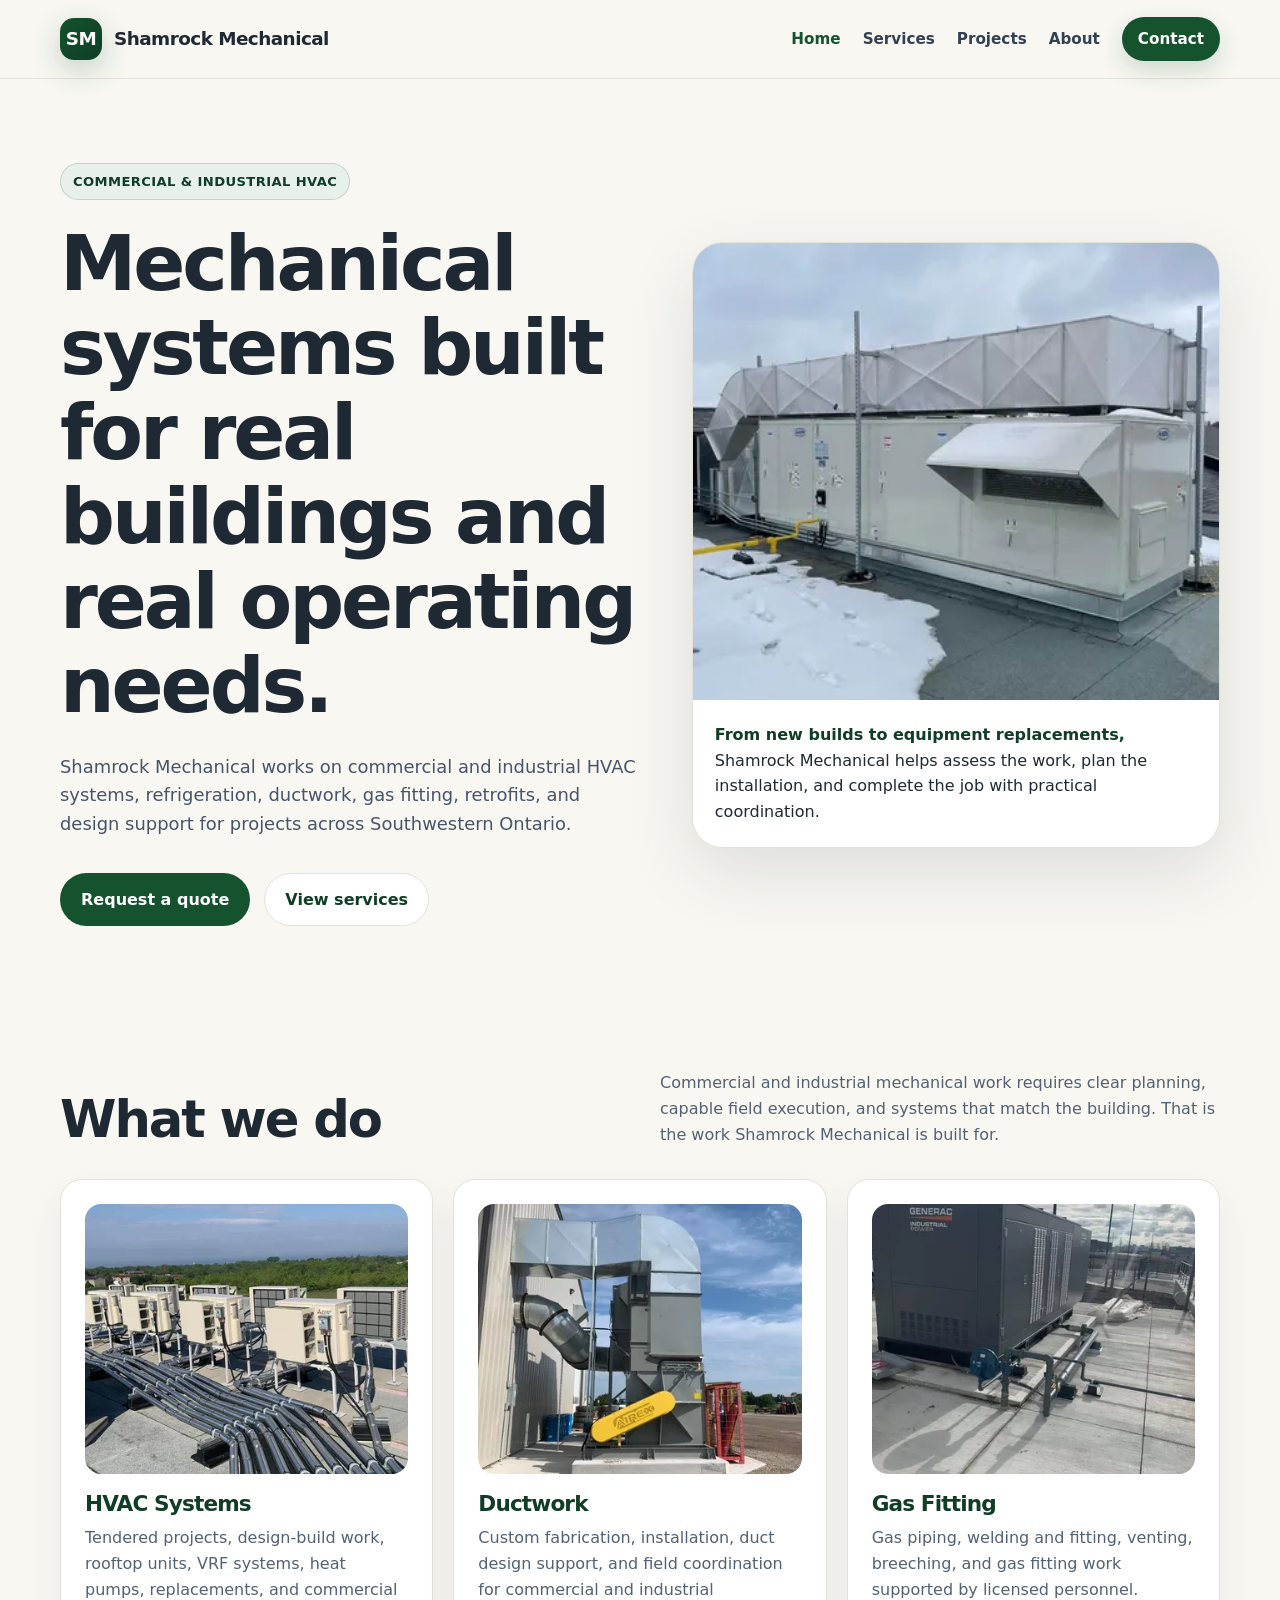
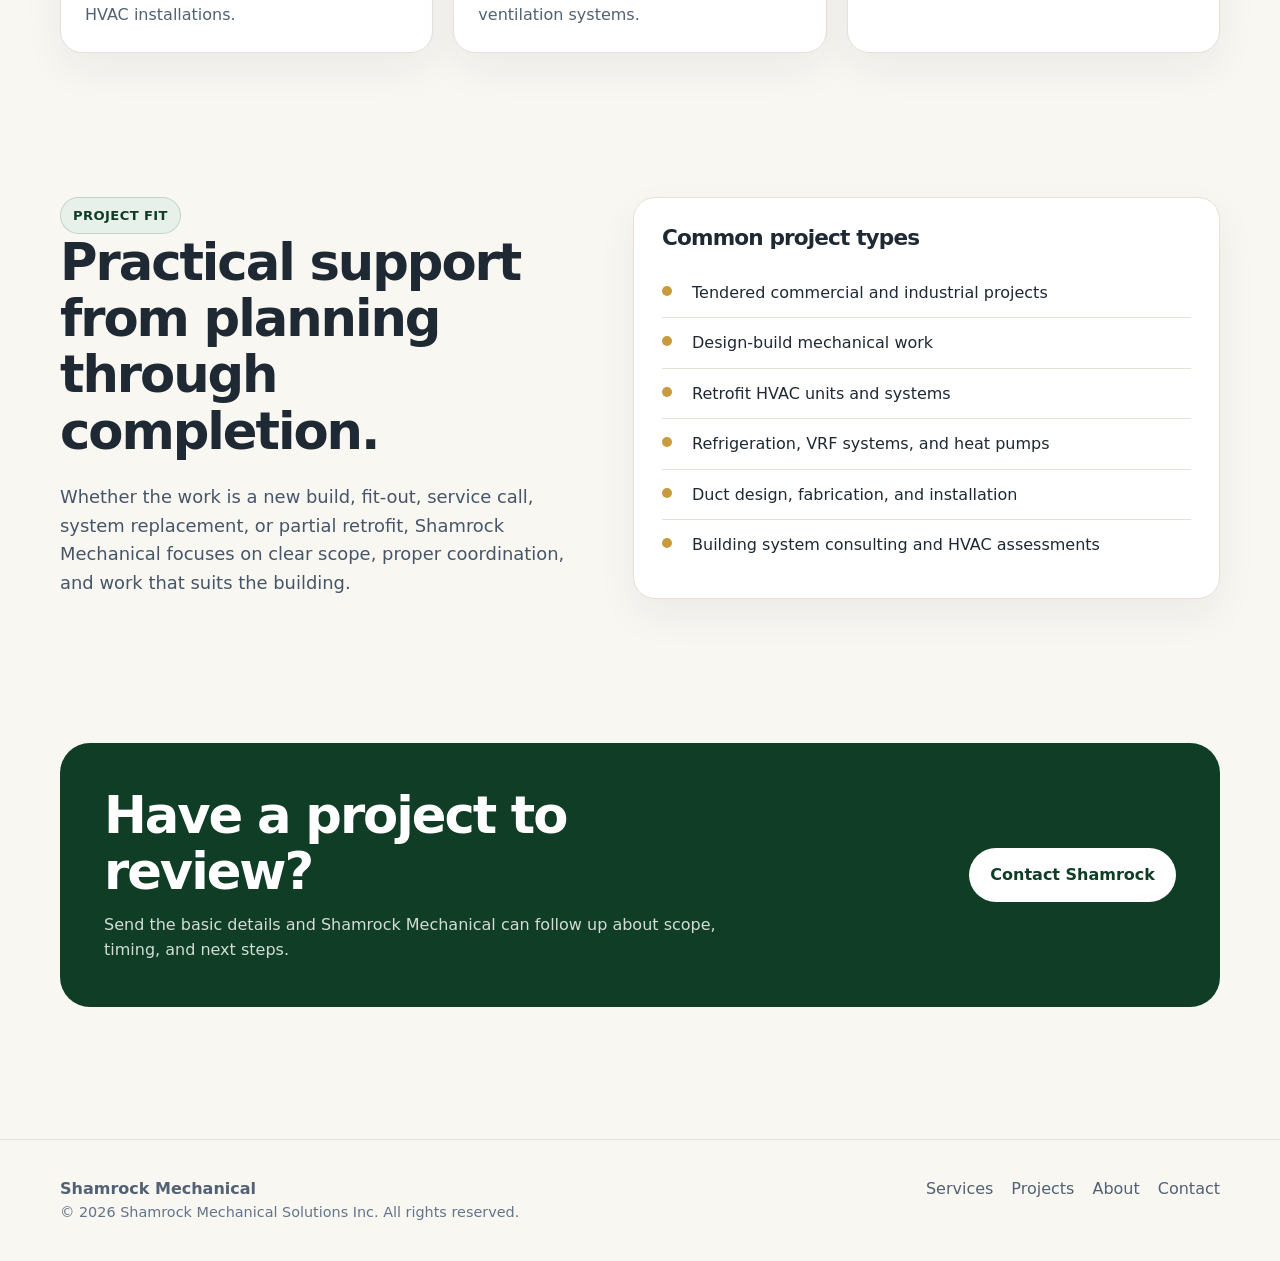
==== index.html @ e5d86e03 "Initial website draft" ====
<!doctype html>
<html lang="en">
<head>
  <meta charset="utf-8">
  <meta name="viewport" content="width=device-width, initial-scale=1">
  <title>Shamrock Mechanical | Commercial & Industrial HVAC</title>
  <meta name="description" content="Shamrock Mechanical provides commercial and industrial HVAC, refrigeration, ductwork, gas fitting, retrofits, and design consulting in Southwestern Ontario.">
  <link rel="stylesheet" href="styles.css">
</head>
<body>
  <header class="site-header">
    <div class="container nav">
      <a class="brand" href="index.html" aria-label="Shamrock Mechanical home">
        <span class="brand-mark">SM</span>
        <span>Shamrock Mechanical</span>
      </a>
      <nav class="nav-links" aria-label="Main navigation">
        <a class="active" href="index.html">Home</a>
        <a href="services.html">Services</a>
        <a href="projects.html">Projects</a>
        <a href="about.html">About</a>
        <a class="nav-cta" href="contact.html">Contact</a>
      </nav>
    </div>
  </header>

  <main>
    <section class="hero">
      <div class="container hero-grid">
        <div>
          <span class="kicker">Commercial & Industrial HVAC</span>
          <h1>Mechanical systems built for real buildings and real operating needs.</h1>
          <p class="lede">Shamrock Mechanical works on commercial and industrial HVAC systems, refrigeration, ductwork, gas fitting, retrofits, and design support for projects across Southwestern Ontario.</p>
          <div class="hero-actions">
            <a class="btn btn-primary" href="contact.html">Request a quote</a>
            <a class="btn btn-secondary" href="services.html">View services</a>
          </div>
        </div>
        <aside class="hero-card">
          <img src="assets/images/rooftop-unit.webp" alt="Commercial rooftop HVAC unit">
          <div class="hero-card-body">
            <p><strong>From new builds to equipment replacements,</strong> Shamrock Mechanical helps assess the work, plan the installation, and complete the job with practical coordination.</p>
          </div>
        </aside>
      </div>
    </section>

    <section class="section">
      <div class="container">
        <div class="section-header">
          <h2>What we do</h2>
          <p>Commercial and industrial mechanical work requires clear planning, capable field execution, and systems that match the building. That is the work Shamrock Mechanical is built for.</p>
        </div>
        <div class="grid-3">
          <article class="card">
            <img src="assets/images/vrf-systems.webp" alt="Rooftop VRF systems and mechanical piping">
            <h3>HVAC Systems</h3>
            <p>Tendered projects, design-build work, rooftop units, VRF systems, heat pumps, replacements, and commercial HVAC installations.</p>
          </article>
          <article class="card">
            <img src="assets/images/ductwork.webp" alt="Custom commercial ductwork installation">
            <h3>Ductwork</h3>
            <p>Custom fabrication, installation, duct design support, and field coordination for commercial and industrial ventilation systems.</p>
          </article>
          <article class="card">
            <img src="assets/images/gas-fitting.webp" alt="Industrial generator and gas piping system">
            <h3>Gas Fitting</h3>
            <p>Gas piping, welding and fitting, venting, breeching, and gas fitting work supported by licensed personnel.</p>
          </article>
        </div>
      </div>
    </section>

    <section class="section">
      <div class="container split">
        <div>
          <span class="kicker">Project fit</span>
          <h2>Practical support from planning through completion.</h2>
          <p class="lede">Whether the work is a new build, fit-out, service call, system replacement, or partial retrofit, Shamrock Mechanical focuses on clear scope, proper coordination, and work that suits the building.</p>
        </div>
        <div class="panel">
          <h3>Common project types</h3>
          <ul class="check-list">
            <li>Tendered commercial and industrial projects</li>
            <li>Design-build mechanical work</li>
            <li>Retrofit HVAC units and systems</li>
            <li>Refrigeration, VRF systems, and heat pumps</li>
            <li>Duct design, fabrication, and installation</li>
            <li>Building system consulting and HVAC assessments</li>
          </ul>
        </div>
      </div>
    </section>

    <section class="section">
      <div class="container">
        <div class="band">
          <div>
            <h2>Have a project to review?</h2>
            <p>Send the basic details and Shamrock Mechanical can follow up about scope, timing, and next steps.</p>
          </div>
          <a class="btn" href="contact.html">Contact Shamrock</a>
        </div>
      </div>
    </section>
  </main>

  <footer class="site-footer">
    <div class="container footer-inner">
      <div>
        <strong>Shamrock Mechanical</strong>
        <p class="small">© 2026 Shamrock Mechanical Solutions Inc. All rights reserved.</p>
      </div>
      <div class="footer-links">
        <a href="services.html">Services</a>
        <a href="projects.html">Projects</a>
        <a href="about.html">About</a>
        <a href="contact.html">Contact</a>
      </div>
    </div>
  </footer>
</body>
</html>
---- styles.css ----
:root {
  --green: #14532d;
  --green-dark: #0f3d25;
  --green-soft: #e7f1ea;
  --charcoal: #1f2933;
  --steel: #64748b;
  --warm-white: #f8f7f2;
  --white: #ffffff;
  --border: #e5e1d8;
  --gold: #c89b3c;
  --shadow: 0 24px 70px rgba(31, 41, 51, 0.12);
  --radius: 22px;
  --max: 1160px;
}

* {
  box-sizing: border-box;
}

body {
  margin: 0;
  font-family: Inter, ui-sans-serif, system-ui, -apple-system, BlinkMacSystemFont, "Segoe UI", sans-serif;
  color: var(--charcoal);
  background: var(--warm-white);
  line-height: 1.6;
}

img {
  max-width: 100%;
  display: block;
}

a {
  color: inherit;
  text-decoration: none;
}

.container {
  width: min(var(--max), calc(100% - 40px));
  margin: 0 auto;
}

.site-header {
  position: sticky;
  top: 0;
  z-index: 20;
  background: rgba(248, 247, 242, 0.94);
  backdrop-filter: blur(12px);
  border-bottom: 1px solid var(--border);
}

.nav {
  display: flex;
  align-items: center;
  justify-content: space-between;
  gap: 24px;
  min-height: 78px;
}

.brand {
  display: flex;
  align-items: center;
  gap: 12px;
  font-weight: 800;
  letter-spacing: -0.03em;
  font-size: 1.15rem;
}

.brand-mark {
  width: 42px;
  height: 42px;
  border-radius: 14px;
  background: linear-gradient(135deg, var(--green), var(--green-dark));
  display: grid;
  place-items: center;
  color: var(--white);
  font-weight: 900;
  box-shadow: 0 10px 30px rgba(20, 83, 45, 0.24);
}

.nav-links {
  display: flex;
  align-items: center;
  gap: 22px;
  color: #334155;
  font-size: 0.95rem;
  font-weight: 650;
}

.nav-links a:hover,
.nav-links a.active {
  color: var(--green);
}

.nav-cta {
  padding: 10px 16px;
  border-radius: 999px;
  background: var(--green);
  color: var(--white) !important;
  box-shadow: 0 10px 24px rgba(20, 83, 45, 0.18);
}

.hero {
  padding: 84px 0 72px;
}

.hero-grid {
  display: grid;
  grid-template-columns: minmax(0, 1.05fr) minmax(320px, 0.95fr);
  gap: 48px;
  align-items: center;
}

.kicker {
  display: inline-flex;
  align-items: center;
  gap: 8px;
  padding: 7px 12px;
  border: 1px solid rgba(20, 83, 45, 0.18);
  border-radius: 999px;
  color: var(--green-dark);
  background: var(--green-soft);
  font-size: 0.82rem;
  font-weight: 750;
  letter-spacing: 0.03em;
  text-transform: uppercase;
}

h1,
h2,
h3 {
  line-height: 1.1;
  letter-spacing: -0.04em;
  margin: 0;
}

h1 {
  margin-top: 22px;
  font-size: clamp(2.5rem, 6vw, 5.1rem);
  max-width: 900px;
}

h2 {
  font-size: clamp(2rem, 4vw, 3.25rem);
}

h3 {
  font-size: 1.35rem;
}

p {
  margin: 0;
}

.lede {
  margin-top: 24px;
  max-width: 650px;
  color: #475569;
  font-size: 1.12rem;
}

.hero-actions {
  margin-top: 34px;
  display: flex;
  flex-wrap: wrap;
  gap: 14px;
}

.btn {
  display: inline-flex;
  align-items: center;
  justify-content: center;
  min-height: 48px;
  padding: 13px 20px;
  border-radius: 999px;
  font-weight: 800;
  border: 1px solid transparent;
}

.btn-primary {
  background: var(--green);
  color: var(--white);
}

.btn-secondary {
  background: var(--white);
  color: var(--green-dark);
  border-color: var(--border);
}

.hero-card {
  background: var(--white);
  border: 1px solid var(--border);
  border-radius: calc(var(--radius) + 8px);
  box-shadow: var(--shadow);
  overflow: hidden;
}

.hero-card img {
  width: 100%;
  aspect-ratio: 1.15 / 1;
  object-fit: cover;
}

.hero-card-body {
  padding: 22px;
}

.hero-card-body strong {
  color: var(--green-dark);
}

.section {
  padding: 72px 0;
}

.section-header {
  display: flex;
  align-items: end;
  justify-content: space-between;
  gap: 28px;
  margin-bottom: 32px;
}

.section-header p {
  max-width: 560px;
  color: #526173;
}

.grid-3,
.grid-4,
.grid-2 {
  display: grid;
  gap: 20px;
}

.grid-2 {
  grid-template-columns: repeat(2, minmax(0, 1fr));
}

.grid-3 {
  grid-template-columns: repeat(3, minmax(0, 1fr));
}

.grid-4 {
  grid-template-columns: repeat(4, minmax(0, 1fr));
}

.card {
  background: var(--white);
  border: 1px solid var(--border);
  border-radius: var(--radius);
  padding: 24px;
  box-shadow: 0 16px 40px rgba(31, 41, 51, 0.06);
}

.card img {
  width: 100%;
  aspect-ratio: 1.2 / 1;
  object-fit: cover;
  border-radius: 16px;
  margin-bottom: 18px;
}

.card h3 {
  margin-bottom: 10px;
  color: var(--green-dark);
}

.card p,
.card li {
  color: #526173;
}

.card ul {
  margin: 14px 0 0;
  padding-left: 18px;
}

.band {
  background: var(--green-dark);
  color: var(--white);
  border-radius: calc(var(--radius) + 8px);
  padding: 44px;
  display: grid;
  grid-template-columns: 1.4fr 0.8fr;
  gap: 28px;
  align-items: center;
}

.band p {
  color: rgba(255, 255, 255, 0.82);
  margin-top: 12px;
}

.band .btn {
  justify-self: end;
  background: var(--white);
  color: var(--green-dark);
}

.page-hero {
  padding: 72px 0 44px;
}

.page-hero h1 {
  max-width: 900px;
}

.split {
  display: grid;
  grid-template-columns: 0.95fr 1.05fr;
  gap: 42px;
  align-items: start;
}

.panel {
  background: var(--white);
  border: 1px solid var(--border);
  border-radius: var(--radius);
  padding: 28px;
  box-shadow: 0 16px 40px rgba(31, 41, 51, 0.06);
}

.panel + .panel {
  margin-top: 18px;
}

.check-list {
  list-style: none;
  padding: 0;
  margin: 18px 0 0;
}

.check-list li {
  padding: 12px 0 12px 30px;
  border-bottom: 1px solid var(--border);
  position: relative;
}

.check-list li::before {
  content: "";
  position: absolute;
  left: 0;
  top: 18px;
  width: 10px;
  height: 10px;
  border-radius: 50%;
  background: var(--gold);
}

.check-list li:last-child {
  border-bottom: 0;
}

.team-card {
  padding: 0;
  overflow: hidden;
}

.team-card img {
  width: 100%;
  aspect-ratio: 1.15 / 1;
  object-fit: cover;
  margin: 0;
  border-radius: 0;
}

.team-copy {
  padding: 24px;
}

.role {
  display: inline-block;
  margin: 8px 0 14px;
  color: var(--green);
  font-weight: 800;
  font-size: 0.95rem;
}

.contact-grid {
  display: grid;
  grid-template-columns: 1fr 1.2fr;
  gap: 26px;
}

.contact-list {
  display: grid;
  gap: 14px;
  margin-top: 20px;
}

.contact-item {
  padding: 18px;
  background: var(--white);
  border: 1px solid var(--border);
  border-radius: 18px;
}

.contact-item span {
  display: block;
  color: var(--steel);
  font-size: 0.9rem;
  margin-bottom: 4px;
}

.form-note {
  color: #526173;
  margin-top: 14px;
}

.placeholder-form {
  display: grid;
  gap: 14px;
}

.placeholder-form label {
  font-weight: 750;
  color: var(--charcoal);
}

.placeholder-form input,
.placeholder-form textarea {
  width: 100%;
  padding: 14px 15px;
  border: 1px solid var(--border);
  border-radius: 14px;
  font: inherit;
  background: #fff;
}

.placeholder-form textarea {
  min-height: 140px;
  resize: vertical;
}

.site-footer {
  margin-top: 60px;
  padding: 36px 0;
  border-top: 1px solid var(--border);
  color: #526173;
}

.footer-inner {
  display: flex;
  justify-content: space-between;
  gap: 24px;
  flex-wrap: wrap;
}

.footer-links {
  display: flex;
  gap: 18px;
  flex-wrap: wrap;
}

.small {
  font-size: 0.9rem;
  color: var(--steel);
}

@media (max-width: 900px) {
  .hero-grid,
  .split,
  .band,
  .contact-grid {
    grid-template-columns: 1fr;
  }

  .grid-3,
  .grid-4,
  .grid-2 {
    grid-template-columns: 1fr;
  }

  .section-header {
    display: block;
  }

  .section-header p {
    margin-top: 14px;
  }

  .band .btn {
    justify-self: start;
  }

  .nav {
    align-items: flex-start;
    flex-direction: column;
    padding: 18px 0;
  }

  .nav-links {
    width: 100%;
    overflow-x: auto;
    padding-bottom: 4px;
  }
}

@media (max-width: 520px) {
  .container {
    width: min(var(--max), calc(100% - 28px));
  }

  .hero,
  .section,
  .page-hero {
    padding: 48px 0;
  }

  .band {
    padding: 28px;
  }
}
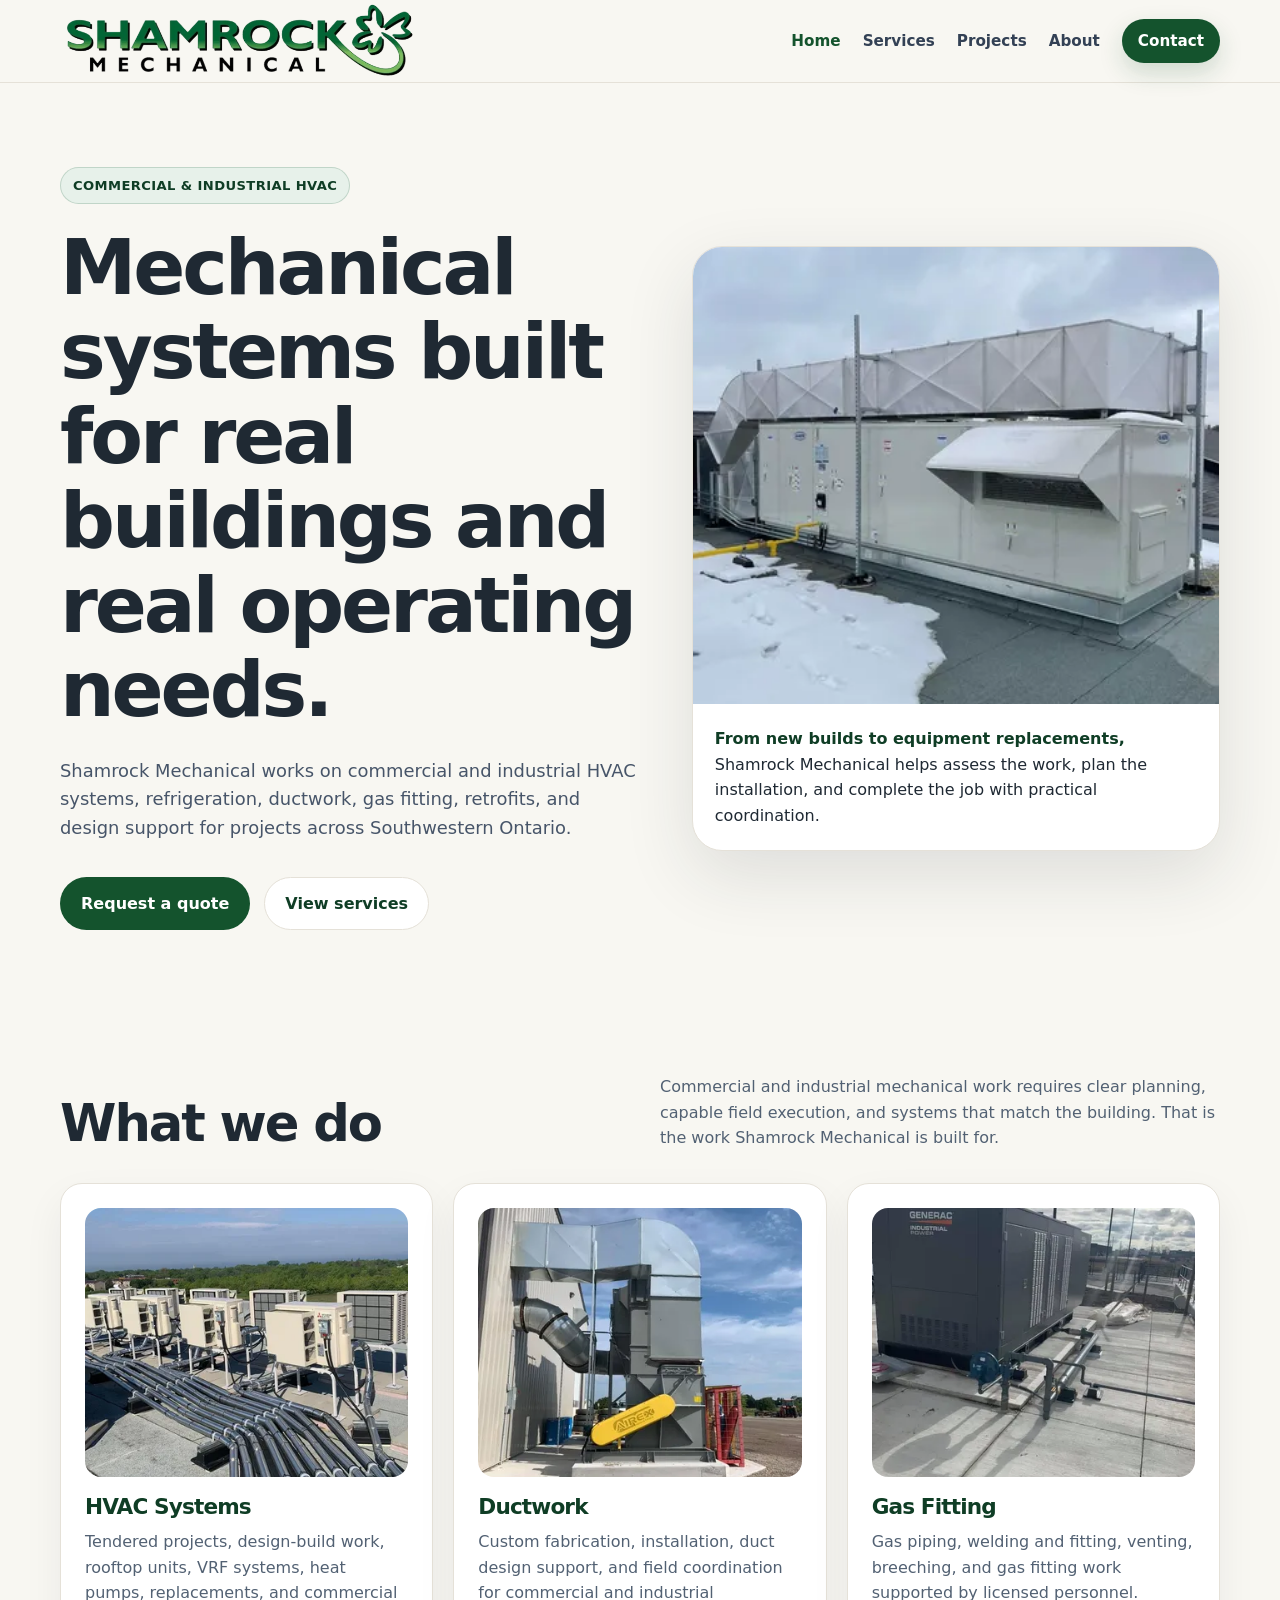
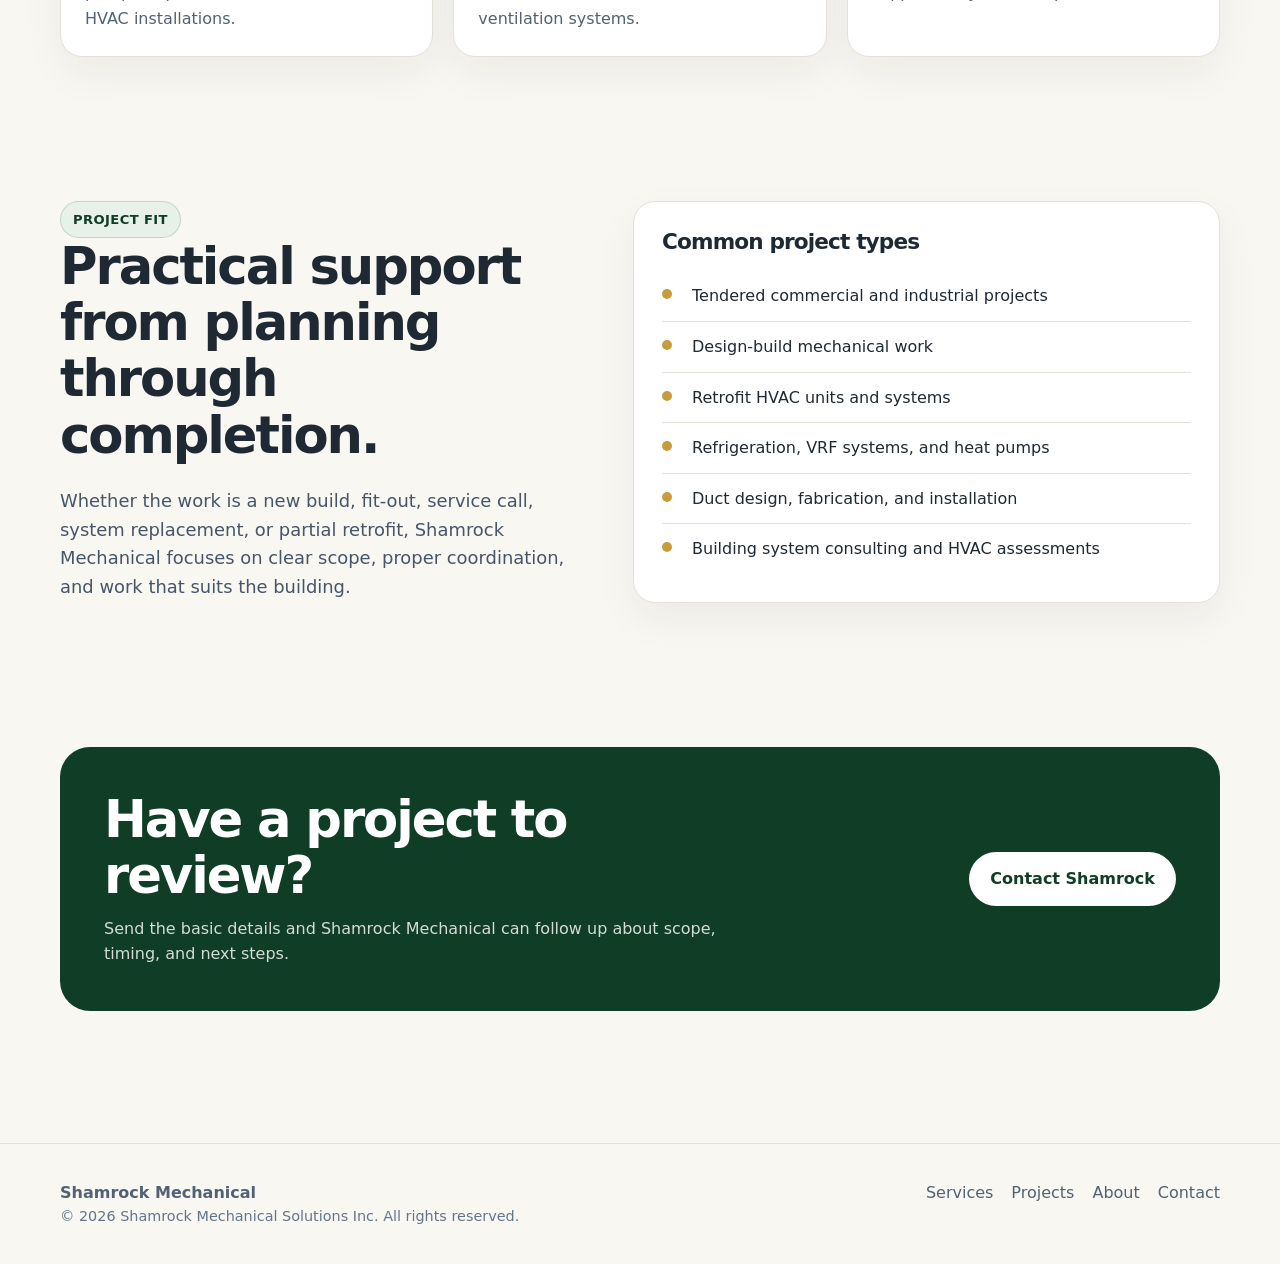
==== commit f61cf32a: "Updated with Shamrock Logo" ====
--- a/index.html
+++ b/index.html
@@ -11,8 +11,7 @@
   <header class="site-header">
     <div class="container nav">
       <a class="brand" href="index.html" aria-label="Shamrock Mechanical home">
-        <span class="brand-mark">SM</span>
-        <span>Shamrock Mechanical</span>
+        <img class="brand-logo" src="assets/logo/shamrock-logo-compact.png" alt="Shamrock Mechanical logo">
       </a>
       <nav class="nav-links" aria-label="Main navigation">
         <a class="active" href="index.html">Home</a>
--- a/styles.css
+++ b/styles.css
@@ -60,22 +60,12 @@
 .brand {
   display: flex;
   align-items: center;
-  gap: 12px;
-  font-weight: 800;
-  letter-spacing: -0.03em;
-  font-size: 1.15rem;
-}
-
-.brand-mark {
-  width: 42px;
-  height: 42px;
-  border-radius: 14px;
-  background: linear-gradient(135deg, var(--green), var(--green-dark));
-  display: grid;
-  place-items: center;
-  color: var(--white);
-  font-weight: 900;
-  box-shadow: 0 10px 30px rgba(20, 83, 45, 0.24);
+  flex: 0 0 auto;
+}
+
+.brand-logo {
+  width: clamp(220px, 28vw, 360px);
+  height: auto;
 }
 
 .nav-links {
@@ -499,6 +489,10 @@
 }
 
 @media (max-width: 520px) {
+  .brand-logo {
+    width: 210px;
+  }
+
   .container {
     width: min(var(--max), calc(100% - 28px));
   }
